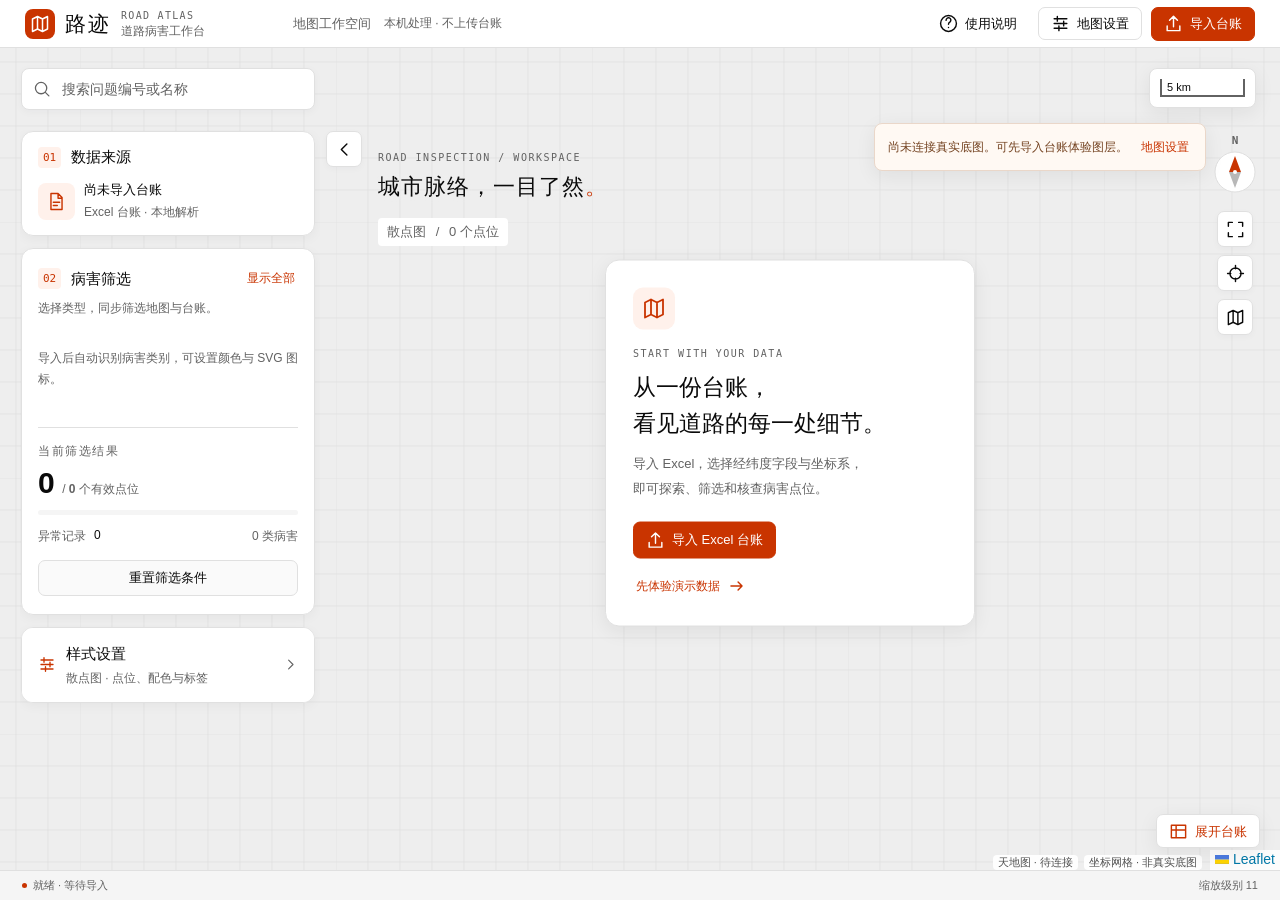
==== index.html @ d121ce48 "Add files via upload" ====
<!doctype html>
<html lang="zh-CN"><head><meta charset="UTF-8"><meta name="viewport" content="width=device-width,initial-scale=1"><meta name="theme-color" content="#c93400"><title>路迹 · 道路病害地图工作台</title>  <script type="module" crossorigin src="/assets/main-COLg7j1s.js"></script>
  <link rel="modulepreload" crossorigin href="/assets/map-CRV5bMPE.js">
  <link rel="modulepreload" crossorigin href="/assets/orange-ZkPAqq3B.js">
  <link rel="modulepreload" crossorigin href="/assets/excel-D8-bDAhn.js">
  <link rel="stylesheet" crossorigin href="/assets/map-DdSZuwX9.css">
  <link rel="stylesheet" crossorigin href="/assets/orange-DYVvJNXx.css">
  <link rel="stylesheet" crossorigin href="/assets/main-DrUcGVMb.css">
</head><body><div id="app"></div><script src="/config.js"></script></body></html>
---- assets/map-DdSZuwX9.css ----
.leaflet-pane,.leaflet-tile,.leaflet-marker-icon,.leaflet-marker-shadow,.leaflet-tile-container,.leaflet-pane>svg,.leaflet-pane>canvas,.leaflet-zoom-box,.leaflet-image-layer,.leaflet-layer{position:absolute;left:0;top:0}.leaflet-container{overflow:hidden}.leaflet-tile,.leaflet-marker-icon,.leaflet-marker-shadow{-webkit-user-select:none;-moz-user-select:none;user-select:none;-webkit-user-drag:none}.leaflet-tile::selection{background:transparent}.leaflet-safari .leaflet-tile{image-rendering:-webkit-optimize-contrast}.leaflet-safari .leaflet-tile-container{width:1600px;height:1600px;-webkit-transform-origin:0 0}.leaflet-marker-icon,.leaflet-marker-shadow{display:block}.leaflet-container .leaflet-overlay-pane svg{max-width:none!important;max-height:none!important}.leaflet-container .leaflet-marker-pane img,.leaflet-container .leaflet-shadow-pane img,.leaflet-container .leaflet-tile-pane img,.leaflet-container img.leaflet-image-layer,.leaflet-container .leaflet-tile{max-width:none!important;max-height:none!important;width:auto;padding:0}.leaflet-container img.leaflet-tile{mix-blend-mode:plus-lighter}.leaflet-container.leaflet-touch-zoom{-ms-touch-action:pan-x pan-y;touch-action:pan-x pan-y}.leaflet-container.leaflet-touch-drag{-ms-touch-action:pinch-zoom;touch-action:none;touch-action:pinch-zoom}.leaflet-container.leaflet-touch-drag.leaflet-touch-zoom{-ms-touch-action:none;touch-action:none}.leaflet-container{-webkit-tap-highlight-color:transparent}.leaflet-container a{-webkit-tap-highlight-color:rgba(51,181,229,.4)}.leaflet-tile{filter:inherit;visibility:hidden}.leaflet-tile-loaded{visibility:inherit}.leaflet-zoom-box{width:0;height:0;-moz-box-sizing:border-box;box-sizing:border-box;z-index:800}.leaflet-overlay-pane svg{-moz-user-select:none}.leaflet-pane{z-index:400}.leaflet-tile-pane{z-index:200}.leaflet-overlay-pane{z-index:400}.leaflet-shadow-pane{z-index:500}.leaflet-marker-pane{z-index:600}.leaflet-tooltip-pane{z-index:650}.leaflet-popup-pane{z-index:700}.leaflet-map-pane canvas{z-index:100}.leaflet-map-pane svg{z-index:200}.leaflet-vml-shape{width:1px;height:1px}.lvml{behavior:url(#default#VML);display:inline-block;position:absolute}.leaflet-control{position:relative;z-index:800;pointer-events:visiblePainted;pointer-events:auto}.leaflet-top,.leaflet-bottom{position:absolute;z-index:1000;pointer-events:none}.leaflet-top{top:0}.leaflet-right{right:0}.leaflet-bottom{bottom:0}.leaflet-left{left:0}.leaflet-control{float:left;clear:both}.leaflet-right .leaflet-control{float:right}.leaflet-top .leaflet-control{margin-top:10px}.leaflet-bottom .leaflet-control{margin-bottom:10px}.leaflet-left .leaflet-control{margin-left:10px}.leaflet-right .leaflet-control{margin-right:10px}.leaflet-fade-anim .leaflet-popup{opacity:0;-webkit-transition:opacity .2s linear;-moz-transition:opacity .2s linear;transition:opacity .2s linear}.leaflet-fade-anim .leaflet-map-pane .leaflet-popup{opacity:1}.leaflet-zoom-animated{-webkit-transform-origin:0 0;-ms-transform-origin:0 0;transform-origin:0 0}svg.leaflet-zoom-animated{will-change:transform}.leaflet-zoom-anim .leaflet-zoom-animated{-webkit-transition:-webkit-transform .25s cubic-bezier(0,0,.25,1);-moz-transition:-moz-transform .25s cubic-bezier(0,0,.25,1);transition:transform .25s cubic-bezier(0,0,.25,1)}.leaflet-zoom-anim .leaflet-tile,.leaflet-pan-anim .leaflet-tile{-webkit-transition:none;-moz-transition:none;transition:none}.leaflet-zoom-anim .leaflet-zoom-hide{visibility:hidden}.leaflet-interactive{cursor:pointer}.leaflet-grab{cursor:-webkit-grab;cursor:-moz-grab;cursor:grab}.leaflet-crosshair,.leaflet-crosshair .leaflet-interactive{cursor:crosshair}.leaflet-popup-pane,.leaflet-control{cursor:auto}.leaflet-dragging .leaflet-grab,.leaflet-dragging .leaflet-grab .leaflet-interactive,.leaflet-dragging .leaflet-marker-draggable{cursor:move;cursor:-webkit-grabbing;cursor:-moz-grabbing;cursor:grabbing}.leaflet-marker-icon,.leaflet-marker-shadow,.leaflet-image-layer,.leaflet-pane>svg path,.leaflet-tile-container{pointer-events:none}.leaflet-marker-icon.leaflet-interactive,.leaflet-image-layer.leaflet-interactive,.leaflet-pane>svg path.leaflet-interactive,svg.leaflet-image-layer.leaflet-interactive path{pointer-events:visiblePainted;pointer-events:auto}.leaflet-container{background:#ddd;outline-offset:1px}.leaflet-container a{color:#0078a8}.leaflet-zoom-box{border:2px dotted #38f;background:#ffffff80}.leaflet-container{font-family:Helvetica Neue,Arial,Helvetica,sans-serif;font-size:12px;font-size:.75rem;line-height:1.5}.leaflet-bar{box-shadow:0 1px 5px #000000a6;border-radius:4px}.leaflet-bar a{background-color:#fff;border-bottom:1px solid #ccc;width:26px;height:26px;line-height:26px;display:block;text-align:center;text-decoration:none;color:#000}.leaflet-bar a,.leaflet-control-layers-toggle{background-position:50% 50%;background-repeat:no-repeat;display:block}.leaflet-bar a:hover,.leaflet-bar a:focus{background-color:#f4f4f4}.leaflet-bar a:first-child{border-top-left-radius:4px;border-top-right-radius:4px}.leaflet-bar a:last-child{border-bottom-left-radius:4px;border-bottom-right-radius:4px;border-bottom:none}.leaflet-bar a.leaflet-disabled{cursor:default;background-color:#f4f4f4;color:#bbb}.leaflet-touch .leaflet-bar a{width:30px;height:30px;line-height:30px}.leaflet-touch .leaflet-bar a:first-child{border-top-left-radius:2px;border-top-right-radius:2px}.leaflet-touch .leaflet-bar a:last-child{border-bottom-left-radius:2px;border-bottom-right-radius:2px}.leaflet-control-zoom-in,.leaflet-control-zoom-out{font:700 18px Lucida Console,Monaco,monospace;text-indent:1px}.leaflet-touch .leaflet-control-zoom-in,.leaflet-touch .leaflet-control-zoom-out{font-size:22px}.leaflet-control-layers{box-shadow:0 1px 5px #0006;background:#fff;border-radius:5px}.leaflet-control-layers-toggle{background-image:url([data-uri]);width:36px;height:36px}.leaflet-retina .leaflet-control-layers-toggle{background-image:url([data-uri]);background-size:26px 26px}.leaflet-touch .leaflet-control-layers-toggle{width:44px;height:44px}.leaflet-control-layers .leaflet-control-layers-list,.leaflet-control-layers-expanded .leaflet-control-layers-toggle{display:none}.leaflet-control-layers-expanded .leaflet-control-layers-list{display:block;position:relative}.leaflet-control-layers-expanded{padding:6px 10px 6px 6px;color:#333;background:#fff}.leaflet-control-layers-scrollbar{overflow-y:scroll;overflow-x:hidden;padding-right:5px}.leaflet-control-layers-selector{margin-top:2px;position:relative;top:1px}.leaflet-control-layers label{display:block;font-size:13px;font-size:1.08333em}.leaflet-control-layers-separator{height:0;border-top:1px solid #ddd;margin:5px -10px 5px -6px}.leaflet-default-icon-path{background-image:url([data-uri])}.leaflet-container .leaflet-control-attribution{background:#fff;background:#fffc;margin:0}.leaflet-control-attribution,.leaflet-control-scale-line{padding:0 5px;color:#333;line-height:1.4}.leaflet-control-attribution a{text-decoration:none}.leaflet-control-attribution a:hover,.leaflet-control-attribution a:focus{text-decoration:underline}.leaflet-attribution-flag{display:inline!important;vertical-align:baseline!important;width:1em;height:.6669em}.leaflet-left .leaflet-control-scale{margin-left:5px}.leaflet-bottom .leaflet-control-scale{margin-bottom:5px}.leaflet-control-scale-line{border:2px solid #777;border-top:none;line-height:1.1;padding:2px 5px 1px;white-space:nowrap;-moz-box-sizing:border-box;box-sizing:border-box;background:#fffc;text-shadow:1px 1px #fff}.leaflet-control-scale-line:not(:first-child){border-top:2px solid #777;border-bottom:none;margin-top:-2px}.leaflet-control-scale-line:not(:first-child):not(:last-child){border-bottom:2px solid #777}.leaflet-touch .leaflet-control-attribution,.leaflet-touch .leaflet-control-layers,.leaflet-touch .leaflet-bar{box-shadow:none}.leaflet-touch .leaflet-control-layers,.leaflet-touch .leaflet-bar{border:2px solid rgba(0,0,0,.2);background-clip:padding-box}.leaflet-popup{position:absolute;text-align:center;margin-bottom:20px}.leaflet-popup-content-wrapper{padding:1px;text-align:left;border-radius:12px}.leaflet-popup-content{margin:13px 24px 13px 20px;line-height:1.3;font-size:13px;font-size:1.08333em;min-height:1px}.leaflet-popup-content p{margin:1.3em 0}.leaflet-popup-tip-container{width:40px;height:20px;position:absolute;left:50%;margin-top:-1px;margin-left:-20px;overflow:hidden;pointer-events:none}.leaflet-popup-tip{width:17px;height:17px;padding:1px;margin:-10px auto 0;pointer-events:auto;-webkit-transform:rotate(45deg);-moz-transform:rotate(45deg);-ms-transform:rotate(45deg);transform:rotate(45deg)}.leaflet-popup-content-wrapper,.leaflet-popup-tip{background:#fff;color:#333;box-shadow:0 3px 14px #0006}.leaflet-container a.leaflet-popup-close-button{position:absolute;top:0;right:0;border:none;text-align:center;width:24px;height:24px;font:16px/24px Tahoma,Verdana,sans-serif;color:#757575;text-decoration:none;background:transparent}.leaflet-container a.leaflet-popup-close-button:hover,.leaflet-container a.leaflet-popup-close-button:focus{color:#585858}.leaflet-popup-scrolled{overflow:auto}.leaflet-oldie .leaflet-popup-content-wrapper{-ms-zoom:1}.leaflet-oldie .leaflet-popup-tip{width:24px;margin:0 auto;-ms-filter:"progid:DXImageTransform.Microsoft.Matrix(M11=0.70710678, M12=0.70710678, M21=-0.70710678, M22=0.70710678)";filter:progid:DXImageTransform.Microsoft.Matrix(M11=.70710678,M12=.70710678,M21=-.70710678,M22=.70710678)}.leaflet-oldie .leaflet-control-zoom,.leaflet-oldie .leaflet-control-layers,.leaflet-oldie .leaflet-popup-content-wrapper,.leaflet-oldie .leaflet-popup-tip{border:1px solid #999}.leaflet-div-icon{background:#fff;border:1px solid #666}.leaflet-tooltip{position:absolute;padding:6px;background-color:#fff;border:1px solid #fff;border-radius:3px;color:#222;white-space:nowrap;-webkit-user-select:none;-moz-user-select:none;-ms-user-select:none;user-select:none;pointer-events:none;box-shadow:0 1px 3px #0006}.leaflet-tooltip.leaflet-interactive{cursor:pointer;pointer-events:auto}.leaflet-tooltip-top:before,.leaflet-tooltip-bottom:before,.leaflet-tooltip-left:before,.leaflet-tooltip-right:before{position:absolute;pointer-events:none;border:6px solid transparent;background:transparent;content:""}.leaflet-tooltip-bottom{margin-top:6px}.leaflet-tooltip-top{margin-top:-6px}.leaflet-tooltip-bottom:before,.leaflet-tooltip-top:before{left:50%;margin-left:-6px}.leaflet-tooltip-top:before{bottom:0;margin-bottom:-12px;border-top-color:#fff}.leaflet-tooltip-bottom:before{top:0;margin-top:-12px;margin-left:-6px;border-bottom-color:#fff}.leaflet-tooltip-left{margin-left:-6px}.leaflet-tooltip-right{margin-left:6px}.leaflet-tooltip-left:before,.leaflet-tooltip-right:before{top:50%;margin-top:-6px}.leaflet-tooltip-left:before{right:0;margin-right:-12px;border-left-color:#fff}.leaflet-tooltip-right:before{left:0;margin-left:-12px;border-right-color:#fff}@media print{.leaflet-control{-webkit-print-color-adjust:exact;print-color-adjust:exact}}.leaflet-cluster-anim .leaflet-marker-icon,.leaflet-cluster-anim .leaflet-marker-shadow{-webkit-transition:-webkit-transform .3s ease-out,opacity .3s ease-in;-moz-transition:-moz-transform .3s ease-out,opacity .3s ease-in;-o-transition:-o-transform .3s ease-out,opacity .3s ease-in;transition:transform .3s ease-out,opacity .3s ease-in}.leaflet-cluster-spider-leg{-webkit-transition:-webkit-stroke-dashoffset .3s ease-out,-webkit-stroke-opacity .3s ease-in;-moz-transition:-moz-stroke-dashoffset .3s ease-out,-moz-stroke-opacity .3s ease-in;-o-transition:-o-stroke-dashoffset .3s ease-out,-o-stroke-opacity .3s ease-in;transition:stroke-dashoffset .3s ease-out,stroke-opacity .3s ease-in}
---- assets/orange-DYVvJNXx.css ----
:root{font-family:Microsoft YaHei UI,Microsoft YaHei,PingFang SC,sans-serif;font-synthesis:none;color:#182337;background:#f4f6fa;font-size:14px}*{box-sizing:border-box}body{margin:0}button,input,a{font:inherit}button,a,input{-webkit-tap-highlight-color:transparent}button{cursor:pointer}button,a{touch-action:manipulation}button{color:inherit}button:focus-visible,a:focus-visible,input:focus-visible,[tabindex]:focus-visible{outline:3px solid var(--accent,#225ce6);outline-offset:3px}button svg,a svg{flex-shrink:0}button{border:0}a{color:inherit;text-decoration:none}button,input{color:inherit}button{transition:background .16s,border-color .16s,box-shadow .16s,transform .16s}button:active{transform:translateY(1px)}[hidden]{display:none!important}.demo{--accent:#245ae2;--accent-soft:#edf2ff;--surface:#fff;--surface-subtle:#f6f8fb;--ink:#19263b;--muted:#59697c;--line:#dce3ed;--map:#edf0f2;--block:#e3e8ec;--minor:#f9fafb;--park:#d7e5da;--river:#c4dce9;--road:#fff;--road-border:#d4dce3;--map-text:#6c7b85;--shadow:0 6px 22px #172d4920;color:var(--ink);height:100dvh;min-height:650px;display:flex;flex-direction:column;overflow:hidden;background:var(--surface-subtle)}.comparison{height:76px;flex-shrink:0;background:#111b2b;color:#fff;display:flex;align-items:center;padding:0 24px;gap:28px}.lab-mark{display:flex;align-items:center;gap:12px;min-width:230px}.lab-square{display:grid;place-items:center;background:#e3edff;color:#152640;width:38px;height:38px;border-radius:10px;font:700 23px Georgia,serif}.lab-mark strong{font-size:15px;letter-spacing:1px}.lab-mark small{display:block;font:9px Consolas,monospace;letter-spacing:1.3px;color:#bac7db;margin-top:5px}.comparison nav{display:flex;gap:6px;padding:5px;border:1px solid #344154;border-radius:12px;margin:auto}.comparison nav button{background:transparent;color:#c6d1e2;padding:9px 16px;border-radius:8px;display:flex;align-items:center;gap:9px;white-space:nowrap;font-size:14px;min-width:151px}.comparison nav button[aria-pressed=true]{background:#fff;color:#18253c;box-shadow:0 3px 8px #0002}.comparison nav b{font:12px Consolas,monospace;opacity:.65}.comparison nav svg{width:15px;height:15px;margin-left:auto;color:#285cd7}.original-link{font-size:12px;display:flex;gap:9px;align-items:center;white-space:nowrap;color:#cbd6e5}.original-link:hover{color:#fff}.design-note{height:34px;flex-shrink:0;display:flex;align-items:center;justify-content:space-between;padding:0 26px;background:var(--surface-subtle);border-bottom:1px solid var(--line);color:var(--muted);font-size:12px;gap:15px}.design-note b{font:11px Consolas,monospace;color:var(--accent);letter-spacing:1px;margin-right:12px}.product{flex:1;min-height:0;display:flex;flex-direction:column}.app-header{height:78px;flex-shrink:0;background:var(--surface);border-bottom:1px solid var(--line);display:flex;align-items:center;padding:0 25px;gap:30px}.brand{display:flex;gap:11px;align-items:center;min-width:238px}.brand-symbol{display:grid;place-items:center;width:39px;height:39px;border-radius:12px;background:var(--accent);color:#fff}.brand-symbol svg{width:24px;height:24px}.brand strong{font-size:21px;letter-spacing:2px}.brand strong span{font:10px Consolas,monospace;letter-spacing:1.3px;margin-left:8px;color:var(--muted)}.brand small{font-size:12px;color:var(--muted);display:block;margin-top:3px}.project-heading{display:flex;gap:13px;align-items:center;font-size:13px;color:var(--muted)}.project-heading svg{width:12px}.project-heading b{color:var(--ink);font-weight:500}.demo-badge{font-size:11px;border:1px solid var(--line);padding:3px 6px;border-radius:4px}.import-button{display:flex;align-items:center;gap:9px;margin-left:auto;background:var(--accent);color:#fff;border-radius:8px;padding:11px 15px;font-size:13px;white-space:nowrap}.import-button svg:last-child{width:15px}.import-button:hover{filter:brightness(1.1)}.workspace{flex:1;min-height:0;display:flex;position:relative}.control-panel{width:var(--panel-width);flex-shrink:0;background:var(--surface);border-right:1px solid var(--line);display:flex;flex-direction:column;position:relative;z-index:5;min-height:0}.panel-heading{padding:25px 23px 19px}.eyebrow{font:10px Consolas,monospace;letter-spacing:1.5px;color:var(--muted)}.title-row{display:flex;align-items:center;justify-content:space-between;margin-top:6px}.title-row h1{font-size:21px;margin:0;letter-spacing:.2px}.icon-button{padding:5px;border-radius:6px;display:inline-flex;align-items:center;justify-content:center;background:transparent;color:var(--muted)}.icon-button:hover{background:var(--accent-soft);color:var(--accent)}.title-row .icon-button svg{width:16px}.panel-heading p{margin:7px 0 0;font-size:13px;color:var(--muted)}.file-card{margin:0 20px 22px;border:1px solid var(--line);padding:13px 10px;display:flex;align-items:center;gap:10px;border-radius:9px;background:var(--surface-subtle)}.file-card strong{font-size:13px;font-weight:600}.file-card small{display:block;font-size:12px;color:var(--muted);margin-top:5px}.file-symbol{color:var(--accent)}.file-card>svg{width:15px;margin-left:auto;color:var(--accent)}.panel-tabs{display:flex;margin:0 20px;border-bottom:1px solid var(--line)}.panel-tabs button{flex:1;background:transparent;color:var(--muted);padding:11px 0;display:flex;align-items:center;justify-content:center;gap:8px;border-bottom:2px solid transparent}.panel-tabs button[aria-selected=true]{border-color:var(--accent);color:var(--accent);font-weight:600}.panel-tabs svg{width:16px;height:16px}.panel-content{padding:23px 20px;overflow:auto;flex:1;scrollbar-width:thin}.section-title{display:flex;justify-content:space-between;align-items:center;gap:8px}.section-title h2,.palette-control h2{font-size:14px;margin:0;font-weight:600}.text-button{background:transparent;color:var(--accent);font-size:12px;padding:5px 0}.helper{color:var(--muted);font-size:12px;line-height:1.8;margin:8px 0 15px}.categories{display:flex;flex-direction:column;gap:7px}.categories label{display:flex;gap:10px;align-items:center;padding:12px 10px;border:1px solid transparent;border-radius:7px;cursor:pointer}.categories label:hover{background:var(--surface-subtle)}.categories .checked{border-color:var(--line);background:var(--surface-subtle)}input[type=checkbox]{accent-color:var(--accent);width:16px;height:16px;margin:0;cursor:pointer}.categories i,.type-cell i,.map-legend i{width:8px;height:8px;display:inline-block;border-radius:50%;flex-shrink:0}.categories span{font-size:14px}.categories b{margin-left:auto;font:14px Consolas,monospace;color:var(--muted)}.insight{border-top:1px solid var(--line);margin-top:24px;padding-top:22px}.insight>div:nth-child(2){margin:9px 0 14px;display:flex;align-items:baseline;gap:9px}.insight strong{font:600 36px Bahnschrift,sans-serif;letter-spacing:-1.5px}.insight span{color:var(--muted);font-size:12px}.distribution{height:5px;display:flex;gap:3px;border-radius:4px;overflow:hidden;background:var(--surface-subtle)}.distribution span{transition:flex .2s}.insight p{font-size:12px;color:var(--muted);display:flex;gap:8px;margin:13px 0}.insight p>span{margin-left:auto}.insight p b{color:var(--ink);font-weight:500}.reset-button{border:1px solid var(--line);background:var(--surface);width:100%;padding:10px;border-radius:7px;margin-top:12px;font-size:13px}.reset-button:hover{border-color:var(--accent);color:var(--accent)}.panel-footer{padding:12px 20px 16px;border-top:1px solid var(--line)}.panel-footer small{display:block;font-size:11px;line-height:1.7;color:var(--muted);margin-top:9px}.switch-row{display:flex;align-items:center;justify-content:space-between;gap:12px;font-size:13px}.switch-row span{display:flex;align-items:center;gap:8px}.switch-row svg{width:15px}.switch-row input{-webkit-appearance:none;-moz-appearance:none;appearance:none;width:31px;height:18px;background:#a2adbd;border-radius:20px;position:relative}.switch-row input:before{content:"";position:absolute;left:3px;top:3px;width:12px;height:12px;border-radius:50%;background:#fff;transition:transform .15s}.switch-row input:checked{background:var(--accent)}.switch-row input:checked:before{transform:translate(13px)}.resize-handle{position:absolute;right:-4px;top:0;bottom:0;width:8px;cursor:col-resize;z-index:10;touch-action:none}.resize-handle:hover,.resize-handle:focus-visible{background:color-mix(in srgb,var(--accent) 30%,transparent)}.main-area{flex:1;min-width:0;display:flex;flex-direction:column;position:relative}.map-area{flex:1;min-height:225px;position:relative;overflow:hidden;background:var(--map)}.map-topbar{position:absolute;top:20px;left:24px;right:24px;display:flex;align-items:center;justify-content:space-between;gap:12px;z-index:2;pointer-events:none}.map-topbar>*{pointer-events:auto}.map-top-left{display:flex;gap:10px}.tool-button{height:42px;min-width:42px;display:flex;align-items:center;justify-content:center;gap:8px;border:1px solid var(--line);background:var(--surface);border-radius:8px;box-shadow:0 2px 8px #10203809;padding:0 12px;font-size:13px}.tool-button:hover{color:var(--accent);border-color:var(--accent)}.tool-button.accent{color:var(--accent)}.search-field{display:flex;align-items:center;gap:9px;height:42px;background:var(--surface);border:1px solid var(--line);border-radius:8px;padding:0 12px;width:325px;box-shadow:0 2px 8px #10203809}.search-field>svg{color:var(--muted);width:17px;flex-shrink:0}.search-field input{background:transparent;border:0;outline:0;width:100%;min-width:0;font-size:14px}.search-field:focus-within{outline:2px solid var(--accent);outline-offset:1px}.search-field input::placeholder{color:var(--muted)}.search-hint{font-size:10px;border:1px solid var(--line);color:var(--muted);white-space:nowrap;padding:2px 4px;border-radius:3px}.map-caption{position:absolute;top:86px;left:28px;z-index:1;pointer-events:none}.map-caption h2{font-size:22px;font-weight:600;letter-spacing:1px;margin:8px 0;color:var(--ink);text-shadow:0 1px 8px var(--map)}.map-caption h2>span{color:var(--accent)}.map-caption p{font-size:13px;color:var(--muted);margin:8px 0;background:var(--surface);padding:5px 9px;border-radius:4px;display:inline-block}.map-caption p b{color:var(--accent);font-variant-numeric:tabular-nums}.map-caption p>span{padding:0 6px;color:var(--muted)}.atlas{display:block;width:100%;height:100%;position:absolute;top:0;right:0;bottom:0;left:0;cursor:grab;touch-action:none}.atlas:active{cursor:grabbing}.map-ground{fill:var(--map)}.city-block{fill:var(--block)}.minor-road{fill:none;stroke:var(--minor);stroke-width:5}.parks{fill:var(--park)}.river{fill:none;stroke:var(--river);stroke-width:24}.road-casing,.roads{fill:none;stroke-linecap:round;stroke-linejoin:round}.road-casing{stroke:var(--road-border);stroke-width:14}.roads{stroke:var(--road);stroke-width:9}.map-labels{fill:var(--map-text);font-size:12px;text-anchor:middle;pointer-events:none}.map-labels .district-label{font-size:20px;letter-spacing:4px;opacity:.7}.park-label{font-size:10px}.map-point{cursor:pointer;outline:none}.point-hit{fill:transparent}.point-dot{fill:var(--point-color);stroke:#fff;stroke-width:1.7;filter:drop-shadow(0 2px 2px #10203825)}.selection-ring{fill:none;stroke:var(--point-color);stroke-width:2;opacity:0}.selected .selection-ring,.map-point:hover .selection-ring,.map-point:focus-visible .selection-ring{opacity:1}.map-point text{font:11px Consolas,monospace;fill:var(--ink);paint-order:stroke;stroke:var(--surface);stroke-width:3px}.ripple{fill:none;stroke:var(--point-color);stroke-width:1.5;animation:ripple 2.7s ease-out infinite;transform-box:fill-box;transform-origin:center}@keyframes ripple{0%{transform:scale(.7);opacity:.7}to{transform:scale(2);opacity:0}}.cluster-dot{fill:var(--accent);cursor:pointer}.cluster-dot:focus-visible{outline:2px solid var(--ink)}.cluster-halo{opacity:.18}.cluster-dot text{fill:#fff;font:700 13px Consolas,monospace}.map-tools{position:absolute;right:24px;top:85px;display:flex;flex-direction:column;align-items:center;gap:5px}.map-tools button{width:36px;height:36px;display:grid;place-items:center;background:var(--surface);border:1px solid var(--line);border-radius:7px;font-size:22px;box-shadow:0 2px 6px #10203808}.map-tools button:hover{color:var(--accent)}.north{display:flex;flex-direction:column;align-items:center;font:11px Consolas,monospace;color:var(--muted);margin-bottom:10px}.north span{font-size:29px;line-height:30px;color:var(--ink)}.map-legend{position:absolute;left:24px;bottom:37px;background:var(--surface);padding:11px 14px;display:flex;gap:16px;align-items:center;border:1px solid var(--line);border-radius:7px;font-size:12px;box-shadow:0 2px 8px #10203808;max-width:calc(100% - 48px);flex-wrap:wrap}.map-legend span{display:flex;align-items:center;gap:7px}.map-legend .heat-legend{width:130px;border-radius:3px;height:9px}.map-disclaimer{position:absolute;bottom:10px;right:20px;color:var(--muted);font-size:11px;background:var(--map);padding:2px 5px}.ledger{height:268px;flex-shrink:0;background:var(--surface);border-top:1px solid var(--line);display:flex;flex-direction:column;z-index:3}.ledger>header{padding:0 24px;height:51px;flex-shrink:0;display:flex;align-items:center;justify-content:space-between}.ledger>header>div{display:flex;align-items:center;gap:10px}.ledger h2{font-size:14px;margin:0}.ledger header svg{width:16px;color:var(--muted)}.ledger header small{font-size:12px;color:var(--muted);margin-left:7px}.count-pill{font:11px Consolas,monospace;background:var(--accent-soft);color:var(--accent);padding:3px 7px;border-radius:4px}.table-scroll{overflow:auto;scrollbar-width:thin;flex:1}table{border-collapse:collapse;width:100%;white-space:nowrap;text-align:left;font-size:13px}th{position:sticky;top:0;background:var(--surface-subtle);color:var(--muted);font-weight:500;font-size:12px;z-index:1;height:35px}th,td{padding:0 20px;border-bottom:1px solid var(--line)}td{height:37px}tbody tr{cursor:pointer}tbody tr:hover,tbody tr.active-row{background:var(--accent-soft)}.record-button{font:12px Consolas,monospace;color:var(--accent);background:transparent;display:flex;gap:12px;align-items:center;padding:7px 0}.record-button svg{width:13px;opacity:0}.active-row .record-button svg,tr:hover .record-button svg{opacity:1}.type-cell{display:flex;gap:7px;align-items:center}.status{background:#f8eee0;color:#845015;border:1px solid #eaddc5;padding:2px 7px;border-radius:4px;font-size:11px;display:inline-block}.status.done{background:#e7f3ef;color:#216854;border-color:#cee6dd}.severity{color:#ae4b24}.date-cell{font:12px Consolas,monospace;color:var(--muted)}.statusbar{height:30px;flex-shrink:0;display:flex;justify-content:space-between;align-items:center;padding:0 22px;background:var(--surface-subtle);border-top:1px solid var(--line);font-size:11px;color:var(--muted)}.statusbar>span{display:flex;align-items:center;gap:6px}.statusbar i{width:5px;height:5px;border-radius:50%;background:var(--accent)}.statusbar b{font-weight:500;color:var(--accent)}.status-separator{margin:0 10px;opacity:.5}.detail-card{position:absolute;right:73px;top:74px;bottom:30px;max-height:430px;width:292px;border:1px solid var(--line);background:var(--surface);border-radius:12px;box-shadow:var(--shadow);z-index:4;padding:18px 20px;overflow:auto;animation:enter .2s ease-out}.detail-heading{display:flex;justify-content:space-between;align-items:center;margin-bottom:15px}.detail-card h2{font-size:20px;margin:12px 0 7px}.category-badge{color:var(--badge-color);font-size:12px;border-left:3px solid var(--badge-color);padding-left:7px}.record-id{font:12px Consolas,monospace!important;color:var(--muted)}.detail-card dl{border-top:1px solid var(--line);padding-top:12px;margin-top:18px}.detail-card dl>div{display:flex;align-items:center;justify-content:space-between;margin:10px 0;font-size:13px}.detail-card dt{color:var(--muted)}.detail-card dd{margin:0}.detail-card h3{font-size:12px;margin-top:20px}.detail-card p{font-size:13px;line-height:1.9;color:var(--muted)}.detail-foot{padding-top:14px;border-top:1px solid var(--line);font-size:11px;color:var(--muted);display:flex;align-items:center;gap:6px}.detail-foot svg{width:13px}.cluster-list button{display:flex;align-items:center;justify-content:space-between;width:100%;padding:10px 0;background:transparent;text-align:left;border-bottom:1px solid var(--line);font-size:13px}.cluster-list small{display:block;font-size:12px;color:var(--muted);margin-top:5px}.empty-result{position:absolute;left:50%;top:55%;transform:translate(-50%,-50%);background:var(--surface);border:1px solid var(--line);border-radius:12px;padding:24px;text-align:center;z-index:3;width:320px;box-shadow:var(--shadow)}.empty-result>svg{color:var(--accent);width:27px;height:27px}.empty-result h3{font-size:16px}.empty-result p{font-size:12px;color:var(--muted);line-height:1.8}.primary{background:var(--accent);color:#fff;padding:10px 17px;border-radius:7px}.table-empty{text-align:center;color:var(--muted);font-size:13px;padding:15px}.style-options{display:grid;grid-template-columns:1fr 1fr;gap:10px;margin:15px 0 22px}.style-options button{background:var(--surface-subtle);border:1px solid var(--line);border-radius:8px;padding:7px 7px 9px;display:flex;flex-direction:column;gap:8px;font-size:13px}.style-options button[aria-pressed=true]{border-color:var(--accent);box-shadow:0 0 0 1px var(--accent);color:var(--accent);background:var(--accent-soft)}.mini-preview{position:relative;height:52px;width:100%;display:block;background:repeating-linear-gradient(30deg,transparent 0 20px,var(--line) 21px 23px,transparent 24px 40px);border-radius:3px}.mini-preview i{position:absolute;background:var(--accent);width:8px;height:8px;border:1px solid white;border-radius:50%;left:20%;top:25%}.mini-preview i:nth-child(2){left:58%;top:55%}.mini-preview i:nth-child(3){left:72%;top:20%}.mini-1 i{box-shadow:0 0 0 4px color-mix(in srgb,var(--accent) 15%,transparent),0 0 0 8px color-mix(in srgb,var(--accent) 8%,transparent)}.mini-2{background:radial-gradient(ellipse at 40% 60%,#f7a247,#89c882 35%,#79b9d070 55%,transparent 75%)}.mini-2 i,.mini-3 i{display:none}.mini-3 b{position:absolute;top:12px;left:40%;width:28px;height:28px;background:var(--accent);color:#fff;border:4px solid #ffffff80;border-radius:50%;display:grid;place-items:center;font:10px Consolas,monospace}.tiny-label{font-size:11px;color:var(--muted)}.range-label{font-size:13px;display:block;margin:22px 0}.range-label output{float:right;color:var(--muted);font:12px Consolas,monospace}.range-label input{display:block;width:100%;margin:16px 0;accent-color:var(--accent)}.palette-control{margin:20px 0}.palette-control button{display:block;width:100%;height:23px;margin-top:10px;border:3px solid var(--surface);border-radius:5px}.palette-control button[aria-pressed=true]{outline:2px solid var(--accent)}.theme-b{--accent:#086b69;--accent-soft:#e4f2ef;--ink:#172e30;--muted:#506d6e;--line:#d4e1dd;--surface-subtle:#f5f8f5;--map:#eff1eb;--block:#e6e9e0;--park:#cfdfcb;--river:#bedad8;--road-border:#d7ded1;--map-text:#6a7e73}.theme-b .brand-symbol{border-radius:50%;background:#153e3e}.theme-b .app-header{height:70px}.theme-b .control-panel{position:absolute;left:20px;top:82px;bottom:53px;border:1px solid var(--line);border-radius:14px;box-shadow:0 8px 35px #183d2e18;overflow:visible}.theme-b .panel-heading{padding-top:20px}.theme-b .panel-footer{border-radius:0 0 14px 14px}.theme-b .main-area{width:100%}.theme-b .map-area{min-height:0}.theme-b .map-caption{left:calc(var(--panel-width) + 60px);top:100px}.theme-b .panel-closed .map-caption{left:35px}.theme-b .ledger{position:absolute;bottom:47px;left:calc(var(--panel-width) + 42px);right:20px;border:1px solid var(--line);border-radius:12px;height:237px;box-shadow:var(--shadow);overflow:hidden}.theme-b .panel-closed .ledger{left:20px}.theme-b .map-legend{left:calc(var(--panel-width) + 42px);bottom:267px}.theme-b .panel-closed .map-legend{left:24px}.theme-b .table-closed .map-legend{bottom:38px}.theme-b .map-disclaimer{bottom:5px}.theme-b .detail-card{bottom:260px;max-height:none}.theme-b .table-closed .detail-card{bottom:40px;max-height:430px}.theme-b .map-topbar{left:20px;right:20px}.theme-b .map-caption h2{font-size:28px;font-weight:500;letter-spacing:2px}.theme-b .panel-tabs button[aria-selected=true]{background:var(--accent-soft);border-radius:7px 7px 0 0}.theme-c{color-scheme:dark;--accent:#66d6d0;--accent-soft:#18383f;--surface:#17232f;--surface-subtle:#121d28;--ink:#edf4fa;--muted:#acbac9;--line:#324252;--map:#101b26;--block:#172633;--minor:#1f303e;--park:#1a3935;--river:#174254;--road:#354857;--road-border:#182a38;--map-text:#8fa4b4;--shadow:0 8px 30px #0005}.theme-c .comparison{background:#080f18}.theme-c .app-header{height:70px}.theme-c .control-panel{order:2;border-left:1px solid var(--line);border-right:0}.theme-c .resize-handle{left:-4px;right:auto}.theme-c .brand-symbol{background:transparent;color:var(--accent);border:1px solid var(--accent);border-radius:5px}.theme-c .import-button,.theme-c .primary{color:#102832}.theme-c .control-panel .panel-heading{border-left:3px solid var(--accent);margin-top:18px;padding:8px 20px 15px;margin-bottom:10px}.theme-c .map-caption h2{font-weight:500;letter-spacing:2px}.theme-c .point-dot{stroke:#d6f5f7;filter:drop-shadow(0 0 3px #60dcda50)}.theme-c .category-badge{color:#d5e6f6}.theme-c .cluster-dot text{fill:#0c242b}.theme-c .status{background:#3a3021;color:#f6d39b;border-color:#5b482d}.theme-c .status.done{background:#17382f;color:#9bdfc6;border-color:#2b5648}.theme-c .severity{color:#ffa98c}.theme-c .file-card{background:#1d2c3b}.theme-c .map-legend{background:#17232fee}.theme-c .mini-3 b{color:#102832}.theme-c .ledger{height:260px}.theme-c .search-field{background:#17232ff5}.theme-c .detail-card{border-top:2px solid var(--accent)}@keyframes enter{0%{opacity:0;transform:translateY(6px)}to{opacity:1;transform:translateY(0)}}.panel-content{animation:enter .22s ease-out}.still *{animation:none!important;transition:none!important}@media(prefers-reduced-motion:reduce){*,*:before,*:after{animation:none!important;transition:none!important}}@media(min-height:900px){.ledger{height:300px}.theme-b .ledger{height:267px}.theme-b .map-legend{bottom:297px}.theme-b .detail-card{bottom:290px}.theme-c .ledger{height:292px}}@media(max-height:800px){.panel-heading{padding-top:16px;padding-bottom:13px}.file-card{margin-bottom:12px}.panel-content{padding-top:15px}.categories label{padding-top:9px;padding-bottom:9px}.insight{margin-top:16px;padding-top:15px}.ledger,.theme-c .ledger{height:232px}.map-caption h2{font-size:19px}.theme-b .ledger{height:200px}.theme-b .map-legend{bottom:230px}.theme-b .detail-card{bottom:225px}}@media(max-width:1150px){.comparison{padding:0 16px;gap:10px}.lab-mark{min-width:185px}.comparison nav button{padding:9px 10px;min-width:128px}.original-link{font-size:11px}.brand{min-width:210px}.app-header{padding:0 18px;gap:18px}.project-heading>span:first-child,.demo-badge{display:none}.search-field{width:260px}.map-caption h2{font-size:19px}.theme-b .map-caption h2{font-size:22px}.map-legend{gap:10px;padding:9px 11px}.theme-b .map-legend{font-size:11px}.detail-card{right:66px;width:265px}.ledger header small{display:none}th,td{padding:0 13px}}@media(max-width:850px){.lab-mark small,.lab-mark strong,.original-link{display:none}.lab-mark{min-width:38px}.comparison{height:66px}.comparison nav{margin-left:auto;margin-right:0}.comparison nav button{min-width:auto;padding:9px 12px}.comparison nav svg{display:none}.design-note{padding:0 15px}.design-note>span:last-child{display:none}.app-header{height:65px!important}.project-heading,.brand strong span{display:none}.brand{min-width:0}.control-panel{position:absolute!important;left:12px!important;right:auto!important;top:73px!important;bottom:42px!important;width:min(var(--panel-width),calc(100% - 24px));border:1px solid var(--line)!important;border-radius:12px;box-shadow:var(--shadow)}.theme-c .control-panel{left:auto!important;right:12px!important}.map-caption,.theme-b .map-caption{left:25px;top:82px}.map-caption h2{display:none}.map-topbar{left:12px;right:12px}.search-field{width:230px}.theme-b .ledger{left:12px;right:12px}.theme-b .map-legend{left:15px}.theme-b .detail-card{bottom:30px;max-height:400px}.detail-card{right:12px;top:74px;width:270px}.map-legend{font-size:11px;gap:8px}.theme-b .control-panel{z-index:6}.map-caption .eyebrow,.search-hint{display:none}.table-toggle{font-size:0;min-width:40px;padding:0}.table-toggle svg{width:18px}.statusbar{padding:0 12px}.ledger>header{padding:0 14px}.brand strong{font-size:18px}.import-button{padding:9px 10px;font-size:12px}.import-button svg:last-child{display:none}.comparison nav button{font-size:12px}.comparison nav b{display:none}.comparison nav{gap:2px}.map-disclaimer{font-size:10px}.detail-card{z-index:8}}.theme-b{--accent:#c93400;--accent-soft:#fff1eb;--ink:#0a0a0a;--muted:#626262;--line:#e0e0e0;--surface:#fff;--surface-subtle:#f5f5f5;--map:#eeeeee;--block:#e3e5e5;--minor:#fafafa;--park:#dde4d6;--river:#ccdfe3;--road-border:#d5d7d8;--map-text:#686d70;--shadow:0 5px 20px #17171712}.theme-b .brand-symbol{background:var(--accent);border-radius:11px}.theme-b .brand strong{letter-spacing:2px}.theme-b .control-panel{box-shadow:var(--shadow);border-radius:12px}.theme-b .map-caption h2{font-size:25px;font-weight:600;letter-spacing:1px}.theme-b .file-symbol{background:var(--accent-soft);border-radius:8px;padding:9px;display:grid;place-items:center}.theme-b .file-card{background:#fafafa;padding:12px;gap:9px}.theme-b .file-card strong{font-size:13px}.theme-b .file-card small{font-size:12px}.theme-b .categories .checked{background:#f7f7f7}.theme-b .categories label:hover{border-color:#c7c7c7;background:var(--accent-soft)}.theme-b .ledger,.theme-b .detail-card{border-radius:12px;box-shadow:var(--shadow)}.theme-b .panel-tabs button[aria-selected=true]{background:transparent;border-radius:0}.theme-b .panel-content{padding-top:18px}.theme-b .map-point.selected .selection-ring{stroke:var(--ink)}.layout-comparison{height:53px;background:#f5f5f5;gap:18px}.layout-comparison>span:last-child{font-size:11px}.layout-switch{display:flex;align-items:center;gap:4px;border:1px solid #e0e0e0;border-radius:9px;padding:4px;background:#eaeaea;margin-left:auto;margin-right:auto;flex-shrink:0}.layout-switch button{padding:7px 14px;border-radius:6px;background:transparent;color:#626262;display:flex;gap:8px;align-items:center;font-size:13px;white-space:nowrap}.layout-switch button b{font:11px Consolas,monospace;color:inherit;letter-spacing:0;margin:0}.layout-switch button[aria-pressed=true]{color:#b52e00;background:#fff;box-shadow:0 1px 5px #17171715;font-weight:600}.layout-switch button:hover{color:#b52e00}.theme-b.cards-split .control-panel{background:transparent;border:0;box-shadow:none;border-radius:0;overflow-y:auto;overflow-x:hidden;gap:12px;padding:1px 5px 8px 1px;scrollbar-width:thin;bottom:44px}.cards-split .panel-heading{display:none}.theme-b.cards-split .file-card{margin:0;background:var(--surface);border:1px solid var(--line);border-radius:12px;padding:14px 16px;flex-wrap:wrap;flex-shrink:0;box-shadow:0 3px 12px #1717170b}.source-heading{display:flex;align-items:center;justify-content:space-between;flex-basis:100%;margin-bottom:4px;font-size:12px;font-weight:600;letter-spacing:.5px;color:var(--muted)}.source-heading .icon-button{padding:3px}.source-heading svg{width:15px;height:15px}.theme-b.cards-split .panel-content{background:var(--surface);border:1px solid var(--line);border-radius:12px;padding:18px 16px;flex:none;overflow:visible;box-shadow:0 3px 12px #1717170b}.cards-split .section-title h2{font-size:15px}.cards-split .panel-content>.section-title:before{content:"02";font:11px Consolas,monospace;color:var(--accent);background:var(--accent-soft);padding:4px 5px;border-radius:4px}.cards-split .panel-content>.section-title h2{margin-right:auto}.cards-split .helper{margin-bottom:10px}.cards-split .categories{gap:5px}.cards-split .categories label{padding:9px 8px}.cards-split .insight{padding-top:14px;margin-top:16px}.cards-split .insight strong{font-size:30px}.cards-split .insight>div:nth-child(2){margin:6px 0 10px}.cards-split .insight p{margin-bottom:0}.cards-split .reset-button{margin-top:15px;background:#fafafa}.style-card{background:var(--surface);border:1px solid var(--line);border-radius:12px;flex-shrink:0;box-shadow:0 3px 12px #1717170b;overflow:hidden}.style-card-toggle{background:transparent;display:flex;justify-content:space-between;align-items:center;width:100%;padding:15px 16px;text-align:left}.style-card-toggle>span{display:flex;align-items:center;gap:10px}.style-card-toggle>span>svg{color:var(--accent);width:18px}.style-card-toggle strong{font-size:14px;font-weight:600;display:block}.style-card-toggle small{display:block;font-size:12px;font-weight:400;color:var(--muted);margin-top:5px}.style-card-toggle>svg{color:var(--muted);width:15px;transition:transform .18s}.style-card-toggle[aria-expanded=true]>svg{transform:rotate(90deg)}.style-card-toggle:hover{background:#fafafa}.style-card-body{padding:17px 16px;border-top:1px solid var(--line);animation:enter .18s ease-out}.theme-b.cards-split .panel-footer{background:var(--surface);border:1px solid var(--line);border-radius:12px;padding:12px 16px;flex-shrink:0}.cards-split .panel-footer small{font-size:11px}.theme-b.cards-split .resize-handle{right:0;width:5px;position:sticky;bottom:0;margin-top:-100%;height:100%;min-height:120px;align-self:flex-end;flex-shrink:0}.theme-b.cards-split .resize-handle:hover{background:#c9340040}.theme-b.cards-split .resize-handle{position:absolute;top:0;bottom:0;right:0;height:auto;min-height:0;margin:0}@media(max-width:1150px){.layout-comparison>span:last-child{display:none}.layout-switch{margin-right:0}.theme-b .map-caption h2{font-size:21px}}@media(max-width:850px){.layout-comparison>span:first-child{display:none}.layout-switch{margin:auto}.theme-b.cards-split .control-panel{border:0!important;background:transparent;box-shadow:none}.theme-b .map-caption h2{display:none}}
---- assets/main-DrUcGVMb.css ----
.production{min-height:600px;font-size:14px}.production button{display:inline-flex;align-items:center;justify-content:center;gap:7px;border:1px solid var(--line);border-radius:7px;padding:8px 12px;background:var(--surface);font-size:13px}.production button:hover{border-color:#c6c6c6;background:#f7f7f7}.production button.primary{background:var(--accent);border-color:var(--accent);color:#fff}.production button.primary:hover{background:#b52e00}.production button:disabled{opacity:.5;cursor:not-allowed}.production button.quiet,.production button.icon-button,.production button.text-button{border:0;background:transparent}.production button.icon-button{padding:5px}.production button.text-button{padding:3px;color:var(--accent);font-size:12px}.production .header-actions{margin-left:auto;display:flex;align-items:center;gap:9px}.production .privacy-label{font-size:12px;color:var(--muted)}.production .app-header{height:76px}.production .source-heading{font-size:13px}.production .file-text{min-width:0;flex:1}.production #file-name{display:block;overflow:hidden;text-overflow:ellipsis;white-space:nowrap}.production .session-badge{background:var(--accent-soft);color:var(--accent);border-radius:4px;padding:3px 6px;font-size:11px;margin-left:auto}.production .panel-content>.section-title h2{font-size:15px}.production .live-categories{max-height:250px;overflow:auto;scrollbar-width:thin}.production .live-category{display:flex;align-items:center;gap:7px;border:1px solid var(--line);border-radius:7px;padding:8px;margin:6px 0;background:#fafafa}.live-category label{display:flex;align-items:center;gap:8px;flex:1;min-width:0;font-size:14px;cursor:pointer}.live-category label span{overflow:hidden;text-overflow:ellipsis;white-space:nowrap}.live-category small{font:12px Consolas,monospace;color:var(--muted)}.live-category input[type=color]{width:19px;height:22px;padding:0;border:0;background:transparent;cursor:pointer;flex-shrink:0}.production .live-category button{padding:2px}.live-category svg{width:14px;height:14px}.empty-category{padding:10px 0;line-height:1.8}.production .style-card-toggle{border:0;width:100%;border-radius:0;padding:15px 16px;justify-content:space-between}.production .style-card-toggle>span{text-align:left}.production .style-options button{display:flex;flex-direction:column;padding:7px 7px 9px}.production .style-options button[aria-pressed=true]{border-color:var(--accent);background:var(--accent-soft)}.production .style-card-body h3{font-size:14px;margin:0 0 10px}.production h3 small{font-size:11px;font-weight:400;color:var(--muted)}.production .palette-control button{height:25px;padding:0;display:block;border:3px solid white}.production .label-settings{border-top:1px solid var(--line);padding-top:18px;margin-top:20px}.production #label-options{padding-top:16px}.production #label-options>label:not(.range-label){font-size:13px;display:flex;justify-content:space-between;align-items:center;gap:10px}.production select{max-width:100%;min-width:0;border:1px solid #ccc;border-radius:6px;background:#fff;color:var(--ink);padding:8px;font:inherit}.production .switch-row input[type=color]{-webkit-appearance:auto;-moz-appearance:auto;appearance:auto;border-radius:3px;width:28px;height:25px;padding:0}.production .switch-row input[type=color]:before{display:none}.production .resize-handle{touch-action:none}.production #map{position:absolute;top:0;right:0;bottom:0;left:0;background:var(--map);z-index:0}.production .leaflet-container{font:inherit}.production .map-topbar{z-index:450}.production .map-caption{z-index:410}.production .map-caption h2{font-size:22px}.production .map-tools{z-index:420}.production .map-tools button{padding:0;width:36px;height:36px;font-size:22px}.production .map-legend{z-index:420;max-width:calc(100% - var(--panel-width) - 60px);max-height:100px;overflow:auto}.production .provider-label{position:absolute;right:12px;bottom:28px;z-index:410;display:flex;gap:8px;flex-wrap:wrap;justify-content:flex-end;font-size:11px;color:#505050;pointer-events:none}.production .provider-label>span,.production .provider-label>b{padding:4px 7px;background:#ffffffeb;border-radius:4px;font-weight:400}.production .provider-label b{color:#9c340e}.production .map-alert{position:absolute;z-index:450;top:75px;right:74px;max-width:360px;padding:10px 13px;display:flex;gap:10px;align-items:center;font-size:12px;line-height:1.7;border:1px solid #ead7c9;background:#fff9f3;border-radius:8px;color:#744321;box-shadow:var(--shadow)}.production .map-alert button{white-space:nowrap;font-size:12px}.production .detail-card{z-index:480;top:145px;right:74px;bottom:280px;min-height:160px;max-height:470px}.production .detail-card .record-fields>div{display:block;margin:14px 0}.production .record-fields dd{margin-top:5px;white-space:pre-wrap;overflow-wrap:anywhere;line-height:1.7}.production .record-fields dt{font-size:12px}.production .cluster-list button{border:0;border-bottom:1px solid var(--line);justify-content:space-between}.production .table-closed .detail-card{bottom:60px}.production .ledger{z-index:430}.production .ledger .record-button{border:0;background:transparent;padding:6px 0;font:12px Consolas,monospace}.production td{max-width:260px;overflow:hidden;text-overflow:ellipsis}.production .start-card{position:absolute;z-index:420;top:44%;left:calc(50% + var(--panel-width)/2);transform:translate(-50%,-50%);background:#fff;border:1px solid var(--line);border-radius:14px;box-shadow:var(--shadow);width:370px;padding:27px;text-align:left;display:flex;align-items:flex-start;flex-direction:column}.production .start-icon{background:var(--accent-soft);color:var(--accent);width:42px;height:42px;display:grid;place-items:center;border-radius:10px;margin-bottom:18px}.production .start-icon svg{width:24px;height:24px}.production .start-card h2{font-size:23px;line-height:1.6;font-weight:600;margin:10px 0}.production .start-card p{font-size:13px;line-height:1.9;color:var(--muted);margin:0 0 20px}.production .start-card .text-button{margin-top:15px}.production .panel-closed .start-card{left:50%}.production .empty-result{z-index:450;left:calc(50% + var(--panel-width)/2)}.production .panel-closed .empty-result{left:50%}.production .point{display:block;width:100%;height:100%;border-radius:50%;background:var(--point);border:var(--stroke,2px) solid var(--border,#fff);box-shadow:0 1px 5px #25252535}.production .point.wave:before,.production .point.wave:after{content:"";position:absolute;top:-5px;right:-5px;bottom:-5px;left:-5px;border:1px solid var(--point);border-radius:50%;animation:map-ripple 2.8s ease-out infinite}.production .point.wave:after{animation-delay:1.4s}.production .svg-marker img{width:100%;height:100%;object-fit:contain}.production .cluster-marker{border-radius:50%;display:grid;place-items:center;color:#fff;background:var(--point);border:5px solid #ffffff88;box-shadow:0 2px 10px #25252524;font-size:13px;font-weight:600;opacity:var(--cluster-opacity,.9)}.production .point-label{background:#fff;border:1px solid #ccc;box-shadow:none;padding:2px 5px}.production .selected-ring{border:2px solid #111;border-radius:50%;box-shadow:0 0 0 5px #fff9;background:transparent}.production .still .point.wave:before,.production .still .point.wave:after,.production.still .point.wave:before,.production.still .point.wave:after{animation:none}.production .toast{position:fixed;z-index:2000;bottom:35px;left:50%;transform:translate(-50%);background:#171717;color:#fff;padding:12px 20px;border-radius:8px;box-shadow:var(--shadow);max-width:85vw;font-size:14px}.production .sr-only{position:absolute;width:1px;height:1px;overflow:hidden;clip-path:inset(50%)}.production dialog{border:1px solid var(--line);border-radius:14px;color:var(--ink);padding:0;width:min(920px,94vw);max-height:90dvh;background:#fff;box-shadow:0 24px 80px #0003}.production dialog::backdrop{background:#17202b66;-webkit-backdrop-filter:blur(3px);backdrop-filter:blur(3px)}.production .dialog-header{display:flex;align-items:center;justify-content:space-between;border-bottom:1px solid var(--line);padding:20px 25px}.dialog-header h2{font-size:20px;margin:0}.production .dialog-body{padding:24px;overflow:auto;max-height:66dvh;line-height:1.7}.production .dialog-footer{border-top:1px solid var(--line);background:#fafafa;padding:16px 24px;display:flex;align-items:center;justify-content:space-between;gap:14px;font-size:12px;color:var(--muted)}.dialog-actions{display:flex;gap:8px}.production .steps{display:flex;list-style:none;margin:0 0 25px;padding:0;gap:24px;font-size:13px;color:var(--muted)}.steps li{display:flex;align-items:center;gap:8px}.steps b{border-radius:50%;width:26px;height:26px;display:grid;place-items:center;background:#eee;font-size:12px}.steps .active{color:var(--accent)}.steps .active b{background:var(--accent);color:#fff}.production .dropzone{border:1px dashed #bbb;border-radius:10px;background:#fafafa;text-align:center;padding:45px 20px;display:block;cursor:pointer}.dropzone>svg{display:block;width:40px;height:40px;margin:0 auto 20px;color:var(--accent)}.dropzone strong{font-size:17px}.dropzone p{font-size:13px;color:var(--muted)}.production .dropzone:focus-within,.production .dropzone.drag{outline:2px solid var(--accent);background:var(--accent-soft)}.production .file-sheet{display:flex;gap:15px;justify-content:space-between;align-items:center;font-size:13px}.file-sheet strong{overflow-wrap:anywhere}.file-sheet label{white-space:nowrap}.production .mapping-grid{display:grid;grid-template-columns:repeat(3,1fr);gap:14px;margin:20px 0}.mapping-grid label{display:flex;flex-direction:column;gap:7px;font-size:13px}.production .dialog-body h3{font-size:15px;margin:20px 0 8px}.required{font-size:11px;background:var(--accent-soft);color:var(--accent);padding:3px 6px;border-radius:4px}.production .crs-options{display:grid;grid-template-columns:repeat(3,1fr);gap:10px;margin-bottom:20px}.production .crs-option{border:1px solid var(--line);border-radius:8px;padding:13px;cursor:pointer}.crs-option>span{display:flex;align-items:center;gap:8px;font-size:14px}.crs-option input{accent-color:var(--accent)}.crs-option small{display:block;font-size:12px;color:var(--muted);line-height:1.8;margin-top:8px}.crs-option.active{border-color:var(--accent);background:var(--accent-soft)}.preview-table{overflow:auto;max-height:220px;border:1px solid var(--line);border-radius:7px}.production .notice{font-size:13px;line-height:1.9;background:#f3f4f5;border:1px solid var(--line);padding:13px 16px;border-radius:8px}.production .notice.warning{background:#fff6ef;border-color:#ecd5c4;color:#8c390b}.production .validation-counts{display:flex;gap:14px}.validation-counts>div{border:1px solid var(--line);border-radius:8px;padding:17px;flex:1;font-size:13px;color:var(--muted)}.validation-counts strong{display:block;font:32px Bahnschrift,sans-serif;color:var(--ink);margin-bottom:6px}.notice-list{max-height:180px;overflow:auto;font-size:13px;line-height:1.9}.confirm-row{display:flex;align-items:flex-start;gap:10px;font-size:13px;margin:20px 0 0}.confirm-row input{margin-top:4px;flex-shrink:0}.production #settings-dialog,.production #help-dialog{max-width:600px}.key-field{display:flex;flex-direction:column;gap:7px;font-size:14px}.key-field input{border:1px solid #bbb;border-radius:7px;padding:11px;font:inherit;background:#fff;color:var(--ink)}.production.cards-split .control-panel{overflow:visible;padding:0;gap:0}.production .panel-stack{display:flex;flex-direction:column;gap:12px;overflow-y:auto;overflow-x:hidden;scrollbar-width:thin;min-height:0;padding:1px 5px 8px 1px;flex:1}.production.cards-split .resize-handle{right:-5px;top:0;bottom:auto;height:100%;width:8px;align-self:stretch;background:transparent}.production.cards-split .resize-handle:hover,.production.cards-split .resize-handle:focus-visible{background:#c9340033}.production .provider-label{bottom:30px;right:24px;z-index:440}.production .ledger{bottom:76px}.production .map-legend{bottom:296px}.production .detail-card{bottom:310px}.production .table-closed .map-legend{bottom:64px}.production .table-closed .start-card{top:48%}@media(min-height:900px){.production .map-legend{bottom:326px}}@media(max-height:800px){.production .map-legend{bottom:259px}}@keyframes map-ripple{0%{transform:scale(.6);opacity:.8}to{transform:scale(var(--wave-scale,2.8));opacity:0}}@media(prefers-reduced-motion:reduce){.production .point.wave:before,.production .point.wave:after{animation:none}}@media(max-width:1150px){.production .project-heading{display:none}.production .start-card{width:330px}.production .map-caption h2{font-size:19px}.production .map-alert{max-width:290px}.production .detail-card{right:66px;width:265px}}@media(max-width:850px){.production .header-actions{gap:4px}.production .header-actions button{padding:8px;font-size:12px}.production .header-actions button span{display:none}.production .brand{min-width:0}.production .map-caption{display:none}.production .control-panel{z-index:460}.production .start-card,.production .empty-result{left:50%;top:45%;width:300px}.production .map-legend{max-width:calc(100% - 30px)}.production .map-alert{top:auto;bottom:30px;right:12px;max-width:calc(100% - 24px)}.production .provider-label{bottom:10px;left:10px;right:10px}.production .detail-card{z-index:470;top:75px;bottom:55px;right:12px;min-height:180px}.production .mapping-grid,.production .crs-options{grid-template-columns:1fr}.production .steps{gap:10px;font-size:12px}.production .dialog-body{padding:18px}.production .dialog-footer{padding:13px;flex-wrap:wrap}.production .file-sheet{flex-wrap:wrap}.production .statusbar{font-size:10px}.production .search-field{width:215px}}.production .app-header{height:48px!important}.production .brand{gap:10px}.production .brand-symbol{width:30px;height:30px;border-radius:8px}.production .brand-symbol svg{width:20px;height:20px}.production .brand>strong{font-size:21px;line-height:1;white-space:nowrap}.production .brand-caption{display:flex;flex-direction:column;gap:2px;white-space:nowrap}.production .brand-caption>span{font:10px/13px Consolas,monospace;letter-spacing:1.3px;color:var(--muted)}.production .brand-caption>small{font-size:12px;line-height:15px;margin:0;color:var(--muted)}.production .header-actions button{padding-top:6px;padding-bottom:6px}.production .source-heading{gap:10px;letter-spacing:normal;color:var(--ink)}.production .source-heading h2,.production .panel-content>.section-title h2,.production .style-card-toggle strong{font-family:inherit;font-size:15px;font-weight:600;line-height:22px;letter-spacing:normal;color:var(--ink);margin:0}.production .source-heading h2{display:flex;align-items:center;gap:10px;margin-right:auto}.production .source-heading h2:before{content:"01"}.production .source-heading h2:before,.production.cards-split .panel-content>.section-title:before{font:11px Consolas,monospace;color:var(--accent);background:var(--accent-soft);padding:4px 5px;border-radius:4px}.production .source-heading .icon-button svg{transform:rotate(180deg)}.production .panel-content>.section-title{justify-content:flex-start;gap:10px}.production .panel-content>.section-title h2{margin-right:auto}.production .ledger{bottom:52px}.production .provider-label{left:auto;right:calc(var(--attribution-width,120px) + 8px);bottom:0;align-items:center;gap:6px;flex-wrap:nowrap;font-size:11px;line-height:1.4}.production .provider-label>span,.production .provider-label>b{padding:0 5px;white-space:nowrap}.production .compass-b{margin-bottom:9px}.production:fullscreen{width:100%;height:100%;min-height:0;background:var(--map)}.production:fullscreen .app-header{display:none}.production .category-palettes{margin-bottom:18px}.production .category-palettes button{display:flex;flex-direction:column;align-items:stretch;gap:7px;width:100%;margin-bottom:7px;padding:9px;text-align:left;font-size:12px}.production .category-palettes button[aria-pressed=true]{border-color:var(--accent);background:var(--accent-soft)}.production .category-swatches{display:flex;height:13px;border-radius:3px;overflow:hidden}.production .category-swatches i{flex:1}.production .category-palettes .helper{font-size:11px;margin:8px 0 0}.production .mapping-grid>label:nth-child(-n+3){color:var(--accent);font-weight:600}.production .mapping-grid>label:nth-child(-n+3) select{background:var(--accent-soft);border-color:#eac3b3;color:var(--ink);font-weight:400}.production .map-topbar{left:21px}.production .search-field{width:var(--card-width,calc(var(--panel-width) - 6px))}.production .panel-collapse,.production .panel-expand{position:absolute;width:36px;height:36px;padding:0;box-shadow:0 2px 6px #10203808;z-index:465}.production .panel-collapse{top:1px;left:calc(100% + 6px)}.production .panel-collapse svg{transform:rotate(180deg)}.production .panel-expand{top:83px;left:21px}.production.theme-b .map-caption{left:calc(var(--panel-width) + 78px)}.production.theme-b .panel-closed .map-caption{left:73px}@media(max-width:850px){.production .map-topbar{left:13px}.production .panel-expand{left:13px;top:74px}.production .control-panel{max-width:calc(100% - 66px)}}.production{--action-height:34px;--action-padding-x:12px;--action-font-size:13px;--action-radius:7px;--action-icon-size:19px;--ledger-bottom:52px;--ledger-right:20px}.production #import,.production .ledger-launcher{height:var(--action-height);padding:0 var(--action-padding-x);font-size:var(--action-font-size);line-height:1;border-radius:var(--action-radius);gap:7px;white-space:nowrap}.production #import svg,.production .ledger-launcher svg{width:var(--action-icon-size);height:var(--action-icon-size)}.production .panel-expand,.production .panel-expand:hover{color:var(--accent);background:var(--accent-soft);border-color:var(--accent)}.production .ledger-launcher{position:absolute;right:var(--ledger-right);bottom:var(--ledger-bottom);z-index:440;color:var(--accent);box-shadow:var(--shadow)}.production .ledger{right:var(--ledger-right);bottom:var(--ledger-bottom)}@media(max-width:850px){.production{--ledger-right:12px}}.production .leaflet-top.leaflet-right .leaflet-control-scale{margin:20px 24px 0 0;padding:10px;background:var(--surface);border:1px solid var(--line);border-radius:8px;box-shadow:var(--shadow)}.production .leaflet-control-scale-line{border-color:var(--muted);background:transparent;color:var(--ink);font-size:11px;line-height:1.2;text-shadow:none}.production .map-tools{top:85px;right:24px;gap:8px}@media(max-width:850px){.production .leaflet-top.leaflet-right .leaflet-control-scale{margin-right:12px}.production .map-tools{right:12px}}.production.theme-b.cards-split .control-panel{bottom:var(--ledger-bottom,52px)!important}.production .panel-stack{padding-bottom:0;border-radius:0 0 12px 12px}
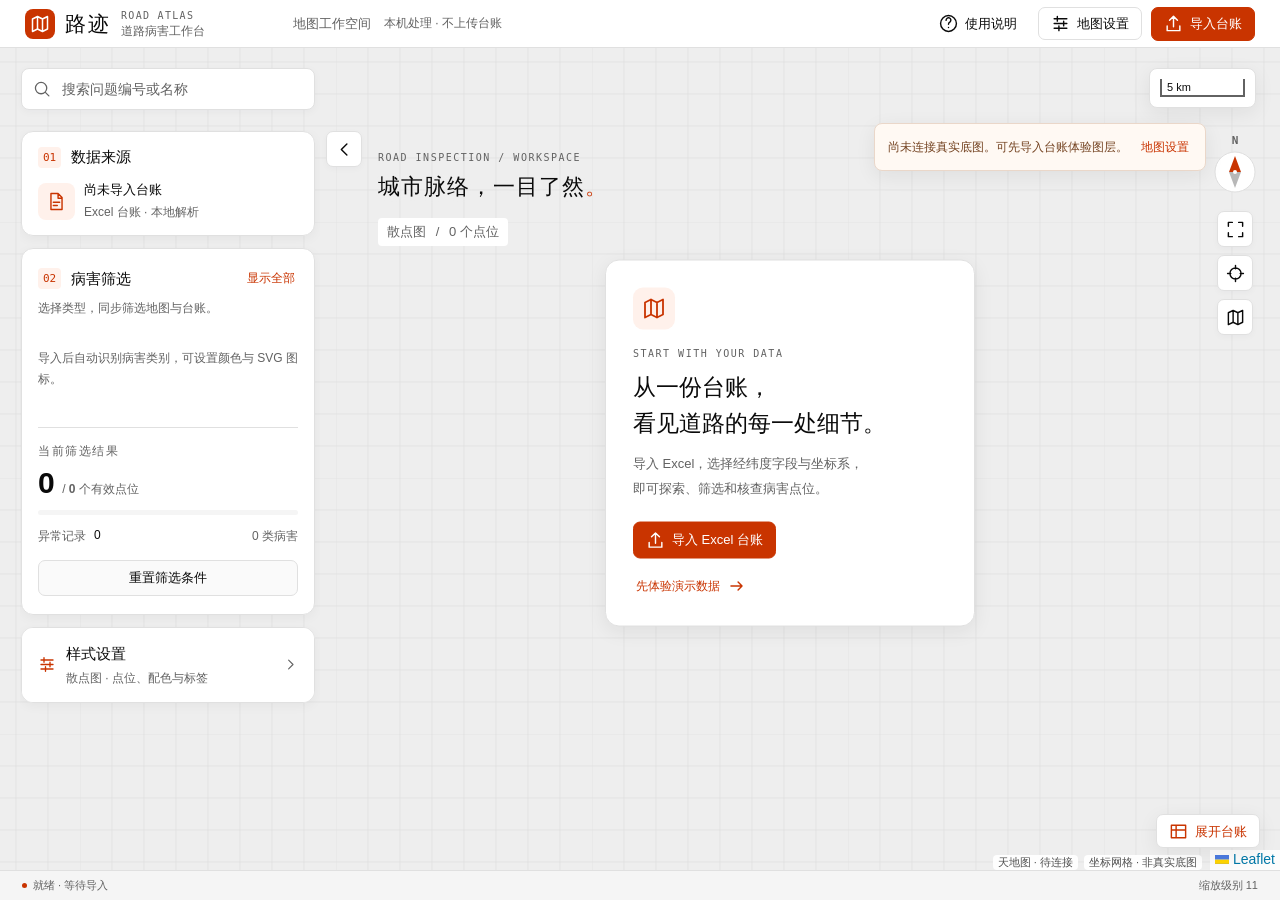
==== commit 956acfce: "Add files via upload" ====
--- a/index.html
+++ b/index.html
@@ -1,9 +1,9 @@
 <!doctype html>
-<html lang="zh-CN"><head><meta charset="UTF-8"><meta name="viewport" content="width=device-width,initial-scale=1"><meta name="theme-color" content="#c93400"><title>路迹 · 道路病害地图工作台</title>  <script type="module" crossorigin src="/assets/main-COLg7j1s.js"></script>
-  <link rel="modulepreload" crossorigin href="/assets/map-CRV5bMPE.js">
-  <link rel="modulepreload" crossorigin href="/assets/orange-ZkPAqq3B.js">
-  <link rel="modulepreload" crossorigin href="/assets/excel-D8-bDAhn.js">
-  <link rel="stylesheet" crossorigin href="/assets/map-DdSZuwX9.css">
-  <link rel="stylesheet" crossorigin href="/assets/orange-DYVvJNXx.css">
-  <link rel="stylesheet" crossorigin href="/assets/main-DrUcGVMb.css">
-</head><body><div id="app"></div><script src="/config.js"></script></body></html>
+<html lang="zh-CN"><head><meta charset="UTF-8"><meta name="viewport" content="width=device-width,initial-scale=1"><meta name="theme-color" content="#c93400"><title>路迹 · 道路病害地图工作台</title>  <script type="module" crossorigin src="./assets/main-COLg7j1s.js"></script>
+  <link rel="modulepreload" crossorigin href="./assets/map-CRV5bMPE.js">
+  <link rel="modulepreload" crossorigin href="./assets/orange-ZkPAqq3B.js">
+  <link rel="modulepreload" crossorigin href="./assets/excel-D8-bDAhn.js">
+  <link rel="stylesheet" crossorigin href="./assets/map-DdSZuwX9.css">
+  <link rel="stylesheet" crossorigin href="./assets/orange-DYVvJNXx.css">
+  <link rel="stylesheet" crossorigin href="./assets/main-DrUcGVMb.css">
+</head><body><div id="app"></div><script src="./config.js"></script></body></html>
